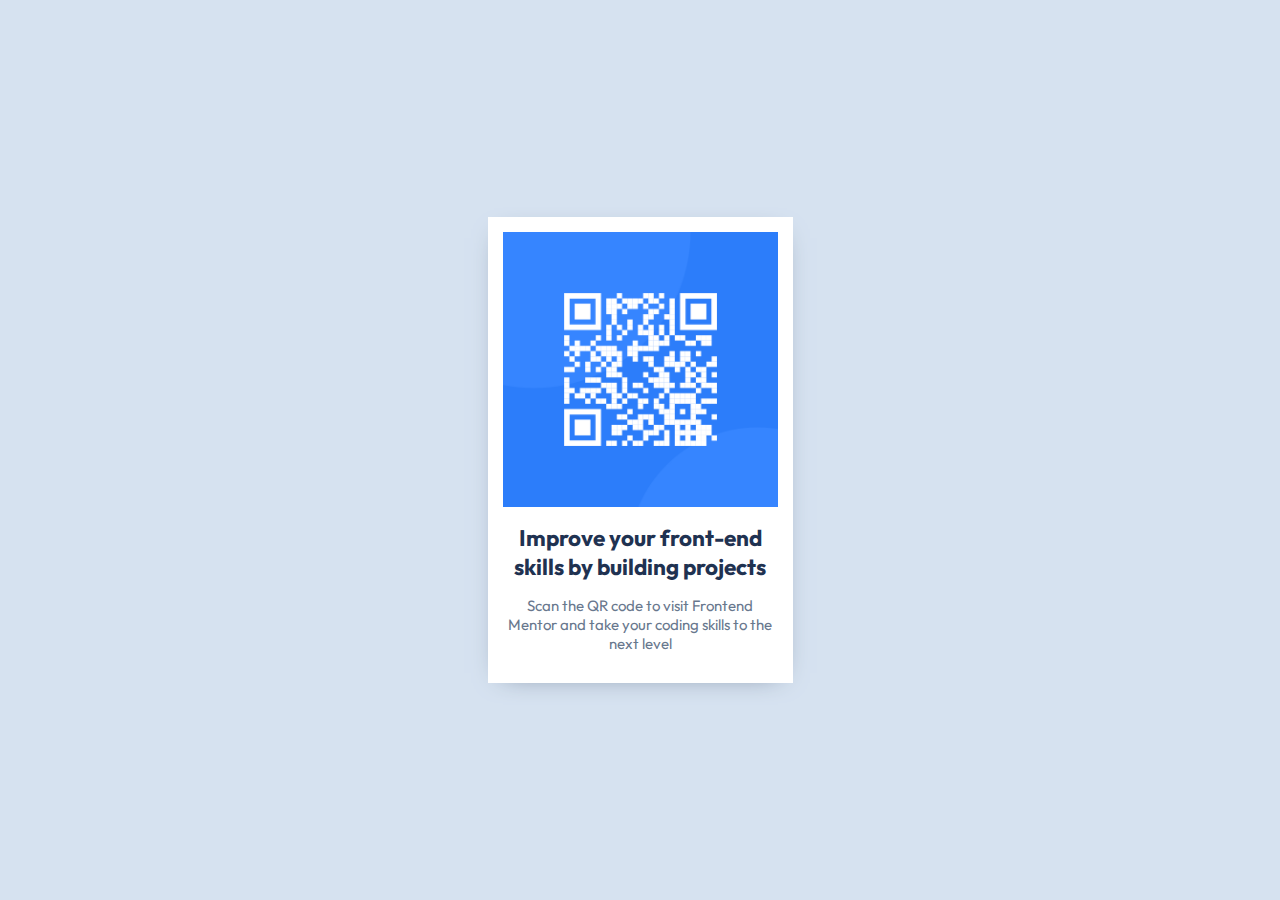
==== workshop-01/index.html @ 3d444d3a "Restructure project folders" ====
<!DOCTYPE html>
<html lang="en">
<head>
  <meta charset="UTF-8">
  <meta name="viewport" content="width=device-width, initial-scale=1.0"> <!-- displays site properly based on user's device -->
  <link rel="preconnect" href="https://fonts.googleapis.com">
  <link rel="preconnect" href="https://fonts.gstatic.com" crossorigin>
  <link href="https://fonts.googleapis.com/css2?family=Outfit:wght@400..700&display=swap" rel="stylesheet">

  <link rel="icon" type="image/png" sizes="32x32" href="./images/favicon-32x32.png">
  
  <title>Frontend Mentor | QR code component</title>

  <!-- Feel free to remove these styles or customise in your own stylesheet 👍 -->
  <style>
    .attribution { font-size: 11px; text-align: center; }
    .attribution a { color: hsl(228, 45%, 44%); }
    :root {
      --bg-light: hsl(212, 45%, 89%);
      --secondary-text: hsl(216, 15%, 48%);
      --primary-text: hsl(218, 44%, 22%);
      --card-rounded: 0.5em;
      --card-width: 275px;
    }
    html,body { 
      margin: 0;
      padding: 0;
    }
    body {
      font-family: "Outfit", serif;
      font-optical-sizing: auto;
      font-weight: 400;
      font-style: normal;
      height: 100svh;
      display: flex;
      align-items: center;
      justify-content: center;
      background-color: var(--bg-light);
    }
    .card-container {
      display: flex;
      flex-direction: column;
      background-color: white;
      padding: 1em;
      box-shadow: 0 0.375em 1.75em -1em var(--secondary-text);
      border-radius: calc(var(--rounded) * 2);
      max-width: var(--card-width);
      font-size: 15px;
      text-align: center;
    }
    .qr-container {
      border-radius: var(--rounded);
      overflow: hidden;
      width: var(--card-width);
      height: var(--card-width);
    }
    .card-container h1 {
      color: var(--primary-text);
      font-size: 1.5em;
      margin-bottom: 0;
    }
    .card-container p {
      color: var(--secondary-text);
    }
    
  </style>
</head>
<body>
  <main class="card-container">
    <section class="qr-container">
        <img src="./images/image-qr-code.png" width="100%" height="100%" alt="QR code image"/>
    </section>
    <h1 class="title">Improve your front-end skills by building projects</h1>
    <p class="subtitle">Scan the QR code to visit Frontend Mentor and take your coding skills to the next level</span>
  </main>
</body>
</html>
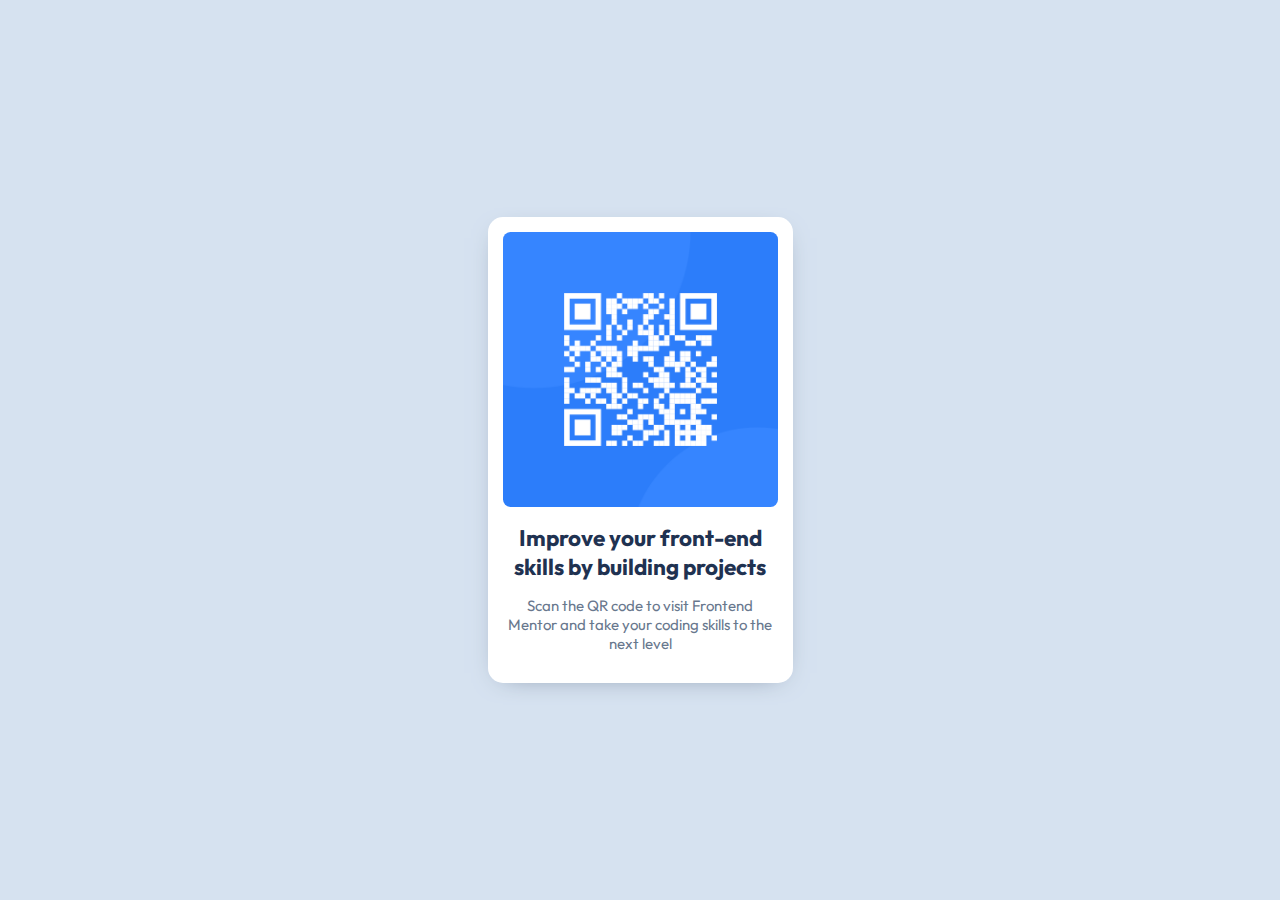
==== commit 4da1480e: "Fix typo" ====
--- a/workshop-01/index.html
+++ b/workshop-01/index.html
@@ -43,13 +43,13 @@
       background-color: white;
       padding: 1em;
       box-shadow: 0 0.375em 1.75em -1em var(--secondary-text);
-      border-radius: calc(var(--rounded) * 2);
+      border-radius: calc(var(--card-rounded) * 2);
       max-width: var(--card-width);
       font-size: 15px;
       text-align: center;
     }
     .qr-container {
-      border-radius: var(--rounded);
+      border-radius: var(--card-rounded);
       overflow: hidden;
       width: var(--card-width);
       height: var(--card-width);
